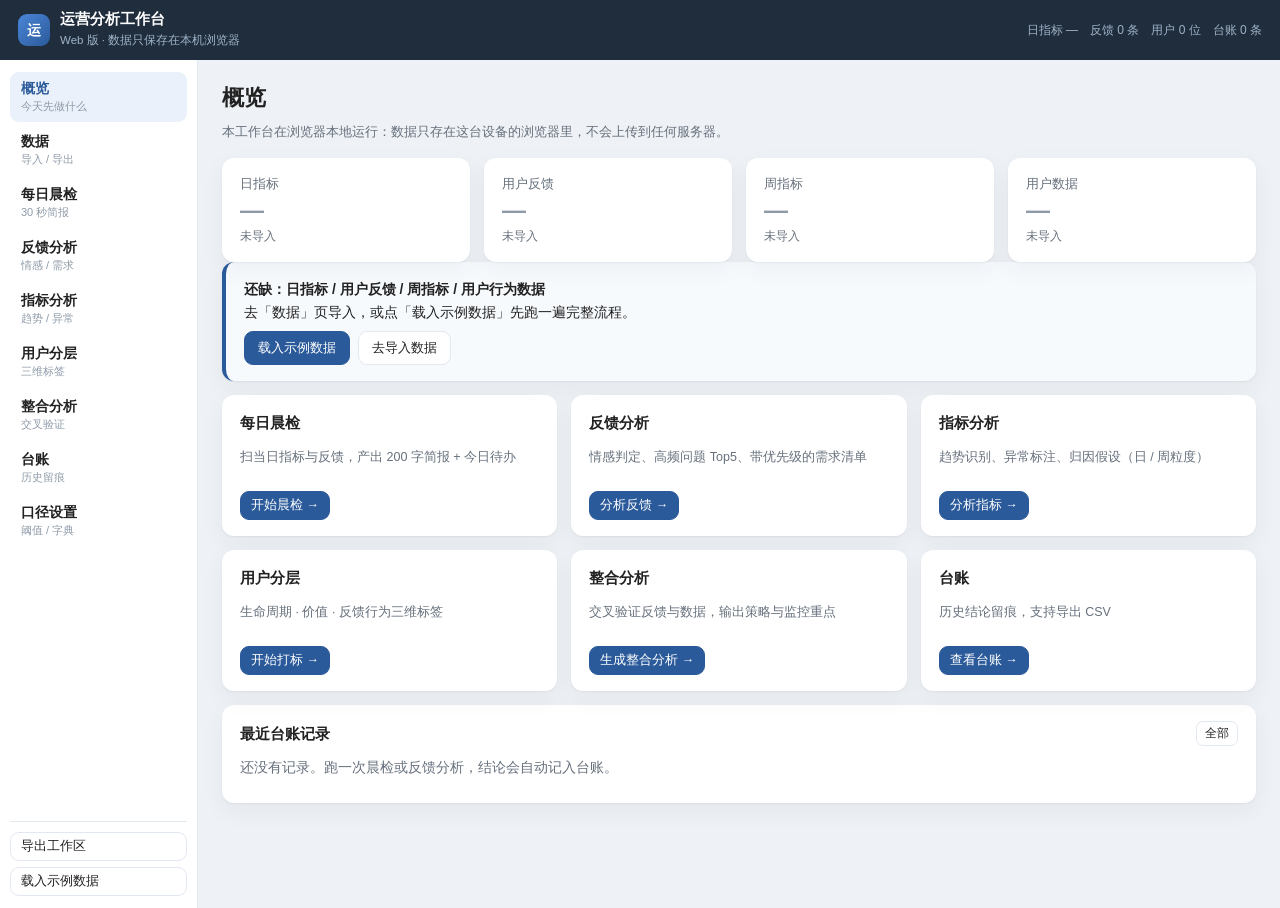
==== src/index.html @ 6a4e03e3 "feat: 运营分析工作台 Web 版" ====
﻿<!DOCTYPE html>
<html lang="zh-CN">
<head>
<meta charset="UTF-8">
<meta name="viewport" content="width=device-width, initial-scale=1">
<title>运营分析工作台 · Web 版</title>
<meta name="description" content="在浏览器里完成运营日常分析：每日晨检、反馈分析、指标分析、用户分层、整合交叉验证。数据只保存在本机。">
<link rel="icon" href="favicon.svg" type="image/svg+xml">
<link rel="stylesheet" href="assets/css/style.css">
</head>
<body>
<header class="topbar">
  <div class="brand">
    <span class="logo">运</span>
    <div><b>运营分析工作台</b><small>Web 版 · 数据只保存在本机浏览器</small></div>
  </div>
  <div class="status" id="statusBar"></div>
  <button class="nav-toggle" id="navToggle" aria-label="展开菜单">☰</button>
</header>
<div class="layout">
  <aside class="sidebar" id="sidebar">
    <nav id="nav"></nav>
    <div class="side-foot">
      <button class="btn ghost sm" data-act="export-all">导出工作区</button>
      <button class="btn ghost sm" data-act="load-sample">载入示例数据</button>
    </div>
  </aside>
  <main class="main" id="view"></main>
</div>
<div class="toast" id="toast"></div>
<script src="assets/js/data.js"></script>
<script src="assets/js/engine.js"></script>
<script src="assets/js/store.js"></script>
<script src="assets/js/charts.js"></script>
<script src="assets/js/llm.js"></script>
<script src="assets/js/app.js"></script>
</body>
</html>
---- src/assets/css/style.css ----
﻿/* style.css — 运营分析工作台 Web 版 */
:root{
  --navy:#1f2d3d; --navy-2:#16212e; --accent:#2b5a9a; --accent-2:#4a86d8; --accent-soft:#eaf1fa;
  --ok:#1f9d6f; --warn:#c8862a; --bad:#c0392b; --na:#8e9aa8;
  --ink:#222; --sub:#66707c; --line:#e2e8f0; --bg:#eef1f5; --card:#fff;
  --radius:12px; --shadow:0 1px 2px rgba(31,45,61,.06), 0 8px 24px rgba(31,45,61,.05);
  --sans:"Microsoft YaHei","PingFang SC","Noto Sans CJK SC","Helvetica Neue",Arial,sans-serif;
  --mono:"Cascadia Mono",Consolas,"JetBrains Mono",ui-monospace,monospace;
}
*{box-sizing:border-box}
html,body{margin:0;padding:0}
body{font-family:var(--sans);background:var(--bg);color:var(--ink);font-size:14px;line-height:1.6;-webkit-font-smoothing:antialiased}
h1{font-size:22px;margin:0 0 6px}
h2{font-size:18px;margin:0 0 10px}
h3{font-size:15px;margin:0 0 12px}
p{margin:0 0 8px}
a{color:var(--accent)}

/* ---------- 顶栏 ---------- */
.topbar{position:sticky;top:0;z-index:40;display:flex;align-items:center;gap:16px;padding:10px 18px;background:var(--navy);color:#fff}
.brand{display:flex;align-items:center;gap:10px;min-width:0}
.brand .logo{width:32px;height:32px;border-radius:9px;background:linear-gradient(135deg,var(--accent-2),var(--accent));display:flex;align-items:center;justify-content:center;font-weight:700;flex:0 0 auto}
.brand b{display:block;font-size:15px;line-height:1.2}
.brand small{color:#9fb3c8;font-size:11.5px}
.status{margin-left:auto;color:#9fb3c8;font-size:12px;white-space:nowrap;overflow:hidden;text-overflow:ellipsis}
.nav-toggle{display:none;background:transparent;border:1px solid rgba(255,255,255,.35);color:#fff;border-radius:8px;padding:4px 10px;cursor:pointer}

/* ---------- 布局 ---------- */
.layout{display:flex;min-height:calc(100vh - 52px)}
.sidebar{width:198px;flex:0 0 198px;background:#fff;border-right:1px solid var(--line);padding:12px 10px;display:flex;flex-direction:column;gap:8px}
#nav{display:flex;flex-direction:column;gap:3px}
.nav-item{display:flex;flex-direction:column;align-items:flex-start;gap:1px;background:transparent;border:0;border-radius:9px;padding:8px 11px;cursor:pointer;text-align:left;font-family:inherit;color:var(--ink)}
.nav-item b{font-size:13.5px;font-weight:600}
.nav-item small{color:var(--na);font-size:11px}
.nav-item:hover{background:#f2f5f9}
.nav-item.on{background:var(--accent-soft)}
.nav-item.on b{color:var(--accent)}
.side-foot{margin-top:auto;display:flex;flex-direction:column;gap:6px;padding-top:10px;border-top:1px solid var(--line)}
.main{flex:1;min-width:0;padding:20px 24px 60px}

/* ---------- 通用 ---------- */
.page-head{margin-bottom:16px}
.page-head .sub{color:var(--sub);font-size:13px;max-width:900px}
.grid{display:grid;gap:14px}
.grid.k2{grid-template-columns:repeat(2,minmax(0,1fr))}
.grid.k3{grid-template-columns:repeat(3,minmax(0,1fr))}
.grid.k4{grid-template-columns:repeat(4,minmax(0,1fr))}
.mt{margin-top:14px}
.row{display:flex;align-items:center;gap:8px;flex-wrap:wrap}
.spacer{flex:1}
.muted{color:var(--sub)}
.sm{font-size:12.5px}
.quote{color:#4a5560;font-size:12.5px}
.card{background:var(--card);border-radius:var(--radius);box-shadow:var(--shadow);padding:16px 18px}
.card-head{display:flex;align-items:center;gap:10px;margin-bottom:10px}
.card-head h3{margin:0}
.card-head .btn,.card-head .muted{margin-left:auto}
.card.notice{border-left:4px solid var(--accent);background:#f7fafd}
.card.empty{text-align:center;padding:40px 20px}
.stat{display:flex;flex-direction:column;gap:2px}
.stat .stat-label{color:var(--sub);font-size:12.5px}
.stat b{font-size:24px;line-height:1.2;color:var(--navy)}
.stat.ok b{color:var(--ok)}
.stat.bad b{color:var(--bad)}
.stat.warn b{color:var(--warn)}
.stat.na b{color:var(--na)}
.stat small{color:var(--sub);font-size:12px}
.quick p{color:var(--sub);font-size:12.5px;min-height:36px}
.list{margin:0;padding-left:20px}
.list li{margin-bottom:4px}

/* ---------- 按钮 / 状态 ---------- */
.btn{display:inline-flex;align-items:center;gap:6px;background:#fff;border:1px solid var(--line);color:var(--ink);border-radius:9px;padding:7px 13px;font-size:13px;font-family:inherit;cursor:pointer}
.btn:hover{border-color:#c3ccd8;background:#fafbfd}
.btn.primary{background:var(--accent);border-color:var(--accent);color:#fff}
.btn.primary:hover{background:#24507f}
.btn.ghost{background:transparent}
.btn.danger{color:var(--bad);border-color:#f0d5d2}
.btn.danger:hover{background:#fdf4f3}
.btn.sm{padding:5px 10px;font-size:12.5px}
.btn.tiny{padding:3px 8px;font-size:12px;border-radius:7px}
.btn.ghost.danger{background:transparent}
.chip{display:inline-flex;align-items:center;border-radius:999px;padding:2px 9px;font-size:12px;border:1px solid transparent;white-space:nowrap}
.chip.ok{background:#eaf7f1;color:var(--ok);border-color:#c9e9da}
.chip.warn{background:#fdf5e8;color:#9a6512;border-color:#f0dcb6}
.chip.bad{background:#fdeeec;color:var(--bad);border-color:#f3cdc8}
.chip.na{background:#f2f4f7;color:#5c6672;border-color:#e2e8f0}
.seg{display:inline-flex;border:1px solid var(--line);border-radius:9px;overflow:hidden;background:#fff}
.seg button{background:transparent;border:0;padding:7px 13px;font-size:13px;font-family:inherit;cursor:pointer;color:var(--sub)}
.seg button.on{background:var(--accent);color:#fff}
.toolbar{display:flex;align-items:center;gap:8px;flex-wrap:wrap;margin-bottom:14px}
.field{display:inline-flex;align-items:center;gap:6px;font-size:13px;color:var(--sub)}
select,input[type=text],input[type=number],input[type=password],textarea{font-family:inherit;font-size:13px;color:var(--ink);background:#fff;border:1px solid var(--line);border-radius:8px;padding:6px 9px}
select:focus,input:focus,textarea:focus{outline:2px solid var(--accent-2);outline-offset:-1px}
.search{width:190px}
label.block{display:flex;flex-direction:column;gap:4px;margin-bottom:10px}
label.block span{font-size:12.5px;color:var(--sub)}
label.inline{display:inline-flex;align-items:center;gap:6px;font-size:13px}
label.mini{display:inline-flex;align-items:center;gap:3px;color:var(--sub);font-size:12px}
.paste{margin-top:8px;display:flex;flex-direction:column;gap:6px}
.brief{background:#f7f9fc;border:1px solid var(--line);border-radius:10px;padding:12px 14px;font-family:var(--sans);font-size:13.5px;white-space:pre-wrap;margin:0;line-height:1.75}

/* ---------- 表格 ---------- */
.table-wrap{overflow-x:auto;-webkit-overflow-scrolling:touch;border-radius:10px}
table.tbl{width:100%;border-collapse:collapse;font-size:13px;min-width:560px}
table.tbl th{background:#f7f9fc;color:#5c6672;font-weight:600;text-align:left;white-space:nowrap}
table.tbl th,table.tbl td{padding:7px 10px;border-bottom:1px solid var(--line);vertical-align:top}
table.tbl tbody tr:hover{background:#fafbfd}
table.tbl tbody tr:last-child td{border-bottom:0}
table.tbl td b{font-weight:600}
table.tbl.cfg{min-width:820px}
table.tbl.cfg input[type=text],table.tbl.cfg input[type=number]{width:88px;padding:4px 6px;font-size:12.5px}
table.tbl.cfg input.wide{width:100%;min-width:200px}
table.tbl.cfg td{vertical-align:middle}
table.tbl.cfg td:last-child input[type=text]{width:100%;min-width:220px}

/* ---------- 异常 / 假设 / 发现 ---------- */
.anomaly{display:flex;flex-direction:column;gap:3px;border-left:3px solid var(--na);background:#fafbfd;border-radius:0 9px 9px 0;padding:9px 12px;margin-bottom:8px}
.anomaly.bad{border-left-color:var(--bad);background:#fdf6f5}
.anomaly.warn{border-left-color:var(--warn);background:#fdfaf3}
.anomaly b{font-size:13.5px}
.anomaly small{color:var(--sub);font-size:12px}
.anomaly .chip{align-self:flex-start;margin:2px 0}
.hypo{border:1px solid var(--line);border-radius:10px;padding:10px 14px;margin-bottom:10px;background:#fff}
.hypo>b{display:block;font-size:13.5px;color:var(--navy);margin-bottom:4px}
.hypo ol{margin:0;padding-left:20px}
.hypo ol li{font-size:12.8px;color:#444f5a;margin-bottom:3px}
ol.findings{margin:0;padding-left:22px}
ol.findings li{margin-bottom:7px;font-size:13.3px}

/* ---------- 待办 ---------- */
.todo{display:flex;flex-direction:column;gap:2px;border:1px solid var(--line);border-radius:10px;padding:9px 12px;margin-bottom:8px;background:#fff}
.todo b{font-size:13.3px;line-height:1.5}
.todo small{color:var(--sub);font-size:12px}
.todo small.when{color:var(--na);font-family:var(--mono);font-size:11.5px}

/* ---------- 图表（SVG） ---------- */
svg.spark{display:block;overflow:visible}
svg.line{display:block;max-width:100%}
.donut-wrap{display:flex;align-items:center;gap:18px;flex-wrap:wrap}
.donut-wrap>svg{flex:0 0 auto}
.legend{display:flex;flex-direction:column;gap:5px;font-size:12.5px;color:var(--sub)}
.legend i{display:inline-block;width:10px;height:10px;border-radius:3px;margin-right:7px;vertical-align:-1px}
.bars{display:flex;flex-direction:column;gap:8px}
.bar-row{display:flex;align-items:center;gap:10px;font-size:12.5px}
.bar-label{flex:0 0 96px;color:var(--sub);text-align:right;white-space:nowrap;overflow:hidden;text-overflow:ellipsis}
.bar-track{flex:1;height:10px;background:#eef1f5;border-radius:999px;overflow:hidden}
.bar-track i{display:block;height:100%;background:var(--accent-2);border-radius:999px}
.bar-val{flex:0 0 auto;color:var(--ink);font-family:var(--mono);font-size:12px;min-width:34px}

/* ---------- 导入卡 / AI 解读 ---------- */
.card.import{border-left:4px solid var(--ok);background:#fafdfb}
.ai{margin-top:14px}
.ai-body{background:#f7f9fc;border:1px solid var(--line);border-radius:10px;padding:12px 14px;font-size:13.2px;line-height:1.75;white-space:pre-wrap}

/* ---------- 轻提示 ---------- */
.toast{position:fixed;left:50%;bottom:28px;transform:translate(-50%,16px);z-index:80;max-width:80vw;background:rgba(31,45,61,.94);color:#fff;font-size:13px;padding:9px 16px;border-radius:10px;box-shadow:0 8px 26px rgba(0,0,0,.22);opacity:0;pointer-events:none;transition:opacity .2s ease,transform .2s ease}
.toast.show{opacity:1;transform:translate(-50%,0)}

/* ---------- 响应式 ---------- */
@media (max-width:900px){
  .grid.k4{grid-template-columns:repeat(2,minmax(0,1fr))}
  .grid.k3{grid-template-columns:repeat(2,minmax(0,1fr))}
}
@media (max-width:720px){
  .nav-toggle{display:inline-block}
  .layout{position:relative}
  .sidebar{position:absolute;top:0;left:0;bottom:0;z-index:30;box-shadow:var(--shadow);transform:translateX(-100%);transition:transform .2s ease}
  .sidebar.open{transform:translateX(0)}
  .main{padding:16px 14px 60px}
  .grid.k2,.grid.k3,.grid.k4{grid-template-columns:minmax(0,1fr)}
  .search{width:100%}
  .bar-label{flex-basis:72px}
}
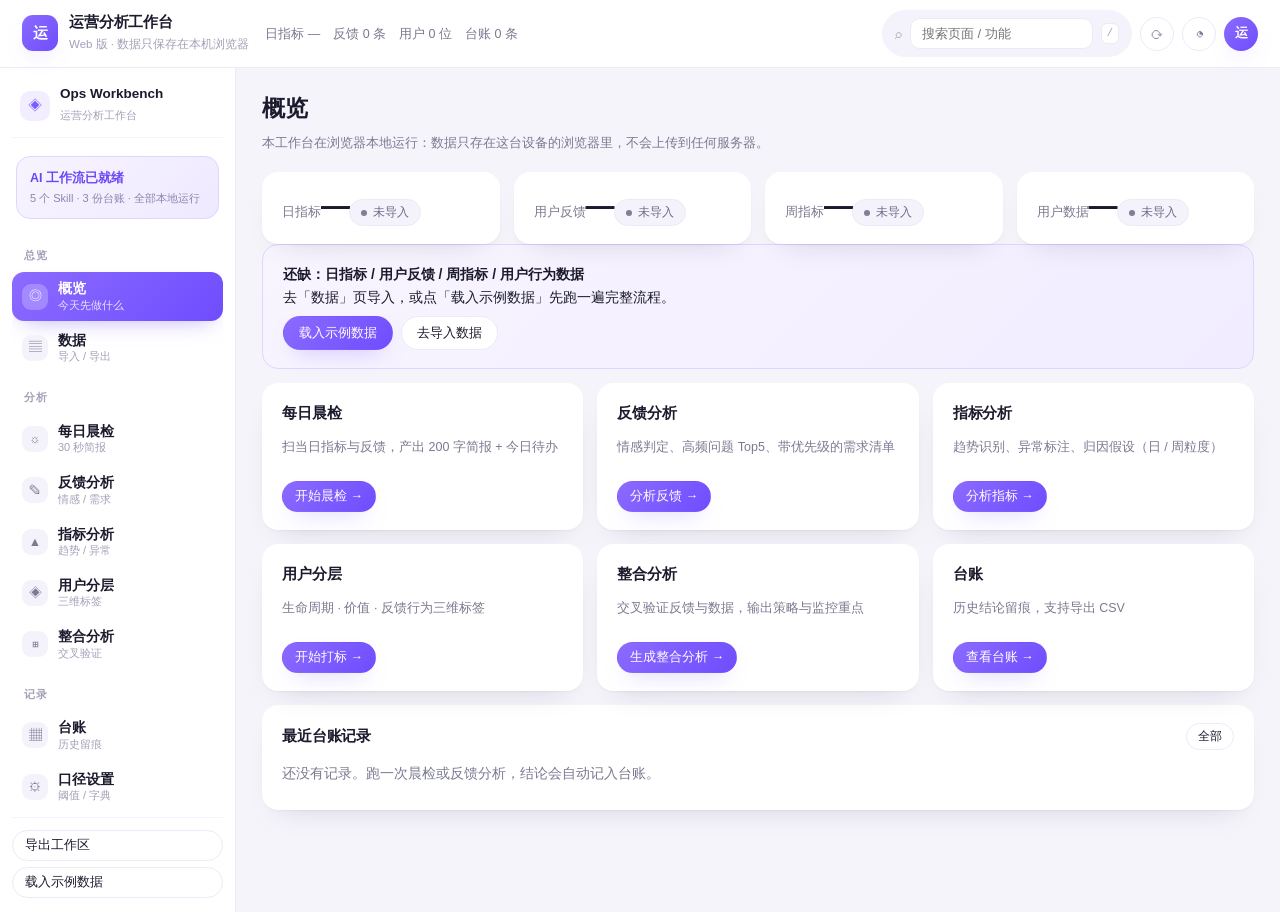
==== commit dcf9a9a6: "feat(ui): 参照现代 SaaS 卡片风格重构界面（紫渐变主题 / 分组侧栏 / KPI 状态胶囊 / 顶栏搜索）" ====
--- a/src/index.html
+++ b/src/index.html
@@ -1,4 +1,4 @@
-﻿<!DOCTYPE html>
+<!DOCTYPE html>
 <html lang="zh-CN">
 <head>
 <meta charset="UTF-8">
@@ -12,13 +12,31 @@
 <header class="topbar">
   <div class="brand">
     <span class="logo">运</span>
-    <div><b>运营分析工作台</b><small>Web 版 · 数据只保存在本机浏览器</small></div>
+    <div class="brand-txt"><b>运营分析工作台</b><small>Web 版 · 数据只保存在本机浏览器</small></div>
   </div>
   <div class="status" id="statusBar"></div>
+  <div class="top-tools">
+    <label class="top-search">
+      <span class="ts-ico">⌕</span>
+      <input type="text" id="globalSearch" placeholder="搜索页面 / 功能" autocomplete="off">
+      <span class="ts-key">/</span>
+    </label>
+    <button class="icon-btn" id="topRefresh" title="刷新当前视图" aria-label="刷新">⟳</button>
+    <button class="icon-btn" id="topBell" title="去每日晨检" aria-label="每日晨检">◔</button>
+    <span class="avatar" title="数据仅存于本机浏览器">运</span>
+  </div>
   <button class="nav-toggle" id="navToggle" aria-label="展开菜单">☰</button>
 </header>
 <div class="layout">
   <aside class="sidebar" id="sidebar">
+    <div class="side-brand">
+      <span class="side-logo">◈</span>
+      <div><b>Ops Workbench</b><small>运营分析工作台</small></div>
+    </div>
+    <div class="side-cta">
+      <b>AI 工作流已就绪</b>
+      <small>5 个 Skill · 3 份台账 · 全部本地运行</small>
+    </div>
     <nav id="nav"></nav>
     <div class="side-foot">
       <button class="btn ghost sm" data-act="export-all">导出工作区</button>
--- a/src/assets/css/style.css
+++ b/src/assets/css/style.css
@@ -1,46 +1,78 @@
-﻿/* style.css — 运营分析工作台 Web 版 */
+/* style.css — 运营分析工作台 Web 版（现代 SaaS 卡片风） */
 :root{
-  --navy:#1f2d3d; --navy-2:#16212e; --accent:#2b5a9a; --accent-2:#4a86d8; --accent-soft:#eaf1fa;
-  --ok:#1f9d6f; --warn:#c8862a; --bad:#c0392b; --na:#8e9aa8;
-  --ink:#222; --sub:#66707c; --line:#e2e8f0; --bg:#eef1f5; --card:#fff;
-  --radius:12px; --shadow:0 1px 2px rgba(31,45,61,.06), 0 8px 24px rgba(31,45,61,.05);
+  --ink:#1c1b2e; --sub:#7a7a92; --na:#a2a0b8;
+  --bg:#f5f4fb; --card:#fff; --line:#eceaf6; --line-2:#f4f2fb;
+  --pri:#7c5cff; --pri-2:#a48bff; --pri-deep:#6a46f5; --pri-soft:#f2eeff; --pri-line:#ded6ff;
+  --grad:linear-gradient(135deg,#8b6bff 0%,#6f4dff 100%);
+  --ok:#12a870; --ok-soft:#e8f8f1; --ok-line:#c9eddf;
+  --warn:#d9930f; --warn-soft:#fdf6e7; --warn-line:#f2dfb4;
+  --bad:#e5484d; --bad-soft:#fdeeee; --bad-line:#f8d2d3;
+  --radius:16px; --radius-sm:12px;
+  --shadow:0 1px 2px rgba(28,27,46,.04), 0 14px 30px -18px rgba(28,27,46,.18);
+  --shadow-hi:0 10px 22px -12px rgba(124,92,255,.55);
   --sans:"Microsoft YaHei","PingFang SC","Noto Sans CJK SC","Helvetica Neue",Arial,sans-serif;
   --mono:"Cascadia Mono",Consolas,"JetBrains Mono",ui-monospace,monospace;
 }
 *{box-sizing:border-box}
 html,body{margin:0;padding:0}
 body{font-family:var(--sans);background:var(--bg);color:var(--ink);font-size:14px;line-height:1.6;-webkit-font-smoothing:antialiased}
-h1{font-size:22px;margin:0 0 6px}
-h2{font-size:18px;margin:0 0 10px}
-h3{font-size:15px;margin:0 0 12px}
+h1{font-size:23px;margin:0 0 6px;letter-spacing:-.02em}
+h2{font-size:18px;margin:0 0 10px;letter-spacing:-.01em}
+h3{font-size:15px;margin:0 0 12px;font-weight:650;letter-spacing:-.01em}
 p{margin:0 0 8px}
-a{color:var(--accent)}
+a{color:var(--pri)}
+::selection{background:var(--pri-soft)}
 
 /* ---------- 顶栏 ---------- */
-.topbar{position:sticky;top:0;z-index:40;display:flex;align-items:center;gap:16px;padding:10px 18px;background:var(--navy);color:#fff}
-.brand{display:flex;align-items:center;gap:10px;min-width:0}
-.brand .logo{width:32px;height:32px;border-radius:9px;background:linear-gradient(135deg,var(--accent-2),var(--accent));display:flex;align-items:center;justify-content:center;font-weight:700;flex:0 0 auto}
-.brand b{display:block;font-size:15px;line-height:1.2}
-.brand small{color:#9fb3c8;font-size:11.5px}
-.status{margin-left:auto;color:#9fb3c8;font-size:12px;white-space:nowrap;overflow:hidden;text-overflow:ellipsis}
-.nav-toggle{display:none;background:transparent;border:1px solid rgba(255,255,255,.35);color:#fff;border-radius:8px;padding:4px 10px;cursor:pointer}
+.topbar{position:sticky;top:0;z-index:40;display:flex;align-items:center;gap:16px;padding:10px 22px;background:rgba(255,255,255,.92);backdrop-filter:saturate(160%) blur(10px);border-bottom:1px solid var(--line)}
+.brand{display:flex;align-items:center;gap:11px;min-width:0;flex:0 0 auto}
+.brand .logo{width:36px;height:36px;border-radius:11px;background:var(--grad);color:#fff;display:flex;align-items:center;justify-content:center;font-weight:700;font-size:15px;flex:0 0 auto;box-shadow:var(--shadow-hi)}
+.brand-txt{min-width:0}
+.brand b{display:block;font-size:15px;line-height:1.25;letter-spacing:-.01em}
+.brand small{color:var(--na);font-size:11.5px}
+.status{flex:1;min-width:0;color:var(--sub);font-size:12.5px;white-space:nowrap;overflow:hidden;text-overflow:ellipsis}
+.top-tools{margin-left:auto;display:flex;align-items:center;gap:8px;flex:0 0 auto}
+.top-search{display:flex;align-items:center;gap:8px;width:250px;padding:7px 12px;border-radius:999px;background:var(--line-2);border:1px solid transparent;transition:background .15s ease,border-color .15s ease,box-shadow .15s ease}
+.top-search:focus-within{background:#fff;border-color:var(--pri-line);box-shadow:0 0 0 3px rgba(124,92,255,.14)}
+.top-search .ts-ico{color:var(--na);font-size:13px;line-height:1}
+.top-search input{flex:1;min-width:0;border:0;background:transparent;padding:0;font-size:13px;font-family:inherit;color:var(--ink)}
+.top-search input:focus{outline:0;box-shadow:none}
+.top-search .ts-key{font-family:var(--mono);font-size:10.5px;color:var(--na);border:1px solid var(--line);background:#fff;border-radius:6px;padding:1px 5px}
+.icon-btn{width:34px;height:34px;border-radius:999px;border:1px solid var(--line);background:#fff;color:var(--sub);font-size:14px;line-height:1;cursor:pointer;display:inline-flex;align-items:center;justify-content:center}
+.icon-btn:hover{color:var(--pri);border-color:var(--pri-line);background:var(--pri-soft)}
+.avatar{width:34px;height:34px;border-radius:999px;background:var(--grad);color:#fff;font-size:13px;font-weight:650;display:inline-flex;align-items:center;justify-content:center;box-shadow:var(--shadow-hi)}
+.nav-toggle{display:none;background:#fff;border:1px solid var(--line);color:var(--sub);border-radius:10px;padding:5px 11px;cursor:pointer;font-size:14px}
 
 /* ---------- 布局 ---------- */
-.layout{display:flex;min-height:calc(100vh - 52px)}
-.sidebar{width:198px;flex:0 0 198px;background:#fff;border-right:1px solid var(--line);padding:12px 10px;display:flex;flex-direction:column;gap:8px}
-#nav{display:flex;flex-direction:column;gap:3px}
-.nav-item{display:flex;flex-direction:column;align-items:flex-start;gap:1px;background:transparent;border:0;border-radius:9px;padding:8px 11px;cursor:pointer;text-align:left;font-family:inherit;color:var(--ink)}
-.nav-item b{font-size:13.5px;font-weight:600}
-.nav-item small{color:var(--na);font-size:11px}
-.nav-item:hover{background:#f2f5f9}
-.nav-item.on{background:var(--accent-soft)}
-.nav-item.on b{color:var(--accent)}
-.side-foot{margin-top:auto;display:flex;flex-direction:column;gap:6px;padding-top:10px;border-top:1px solid var(--line)}
-.main{flex:1;min-width:0;padding:20px 24px 60px}
+.layout{display:flex;min-height:calc(100vh - 58px)}
+.sidebar{width:236px;flex:0 0 236px;background:#fff;border-right:1px solid var(--line);padding:16px 12px 14px;display:flex;flex-direction:column;gap:6px}
+.side-brand{display:flex;align-items:center;gap:10px;padding:2px 8px 12px;border-bottom:1px solid var(--line-2)}
+.side-brand .side-logo{width:30px;height:30px;border-radius:10px;background:var(--pri-soft);color:var(--pri);display:flex;align-items:center;justify-content:center;font-size:14px;flex:0 0 auto}
+.side-brand b{display:block;font-size:13.5px;line-height:1.25}
+.side-brand small{color:var(--na);font-size:11px}
+.side-cta{margin:12px 4px 8px;padding:11px 13px;border-radius:14px;background:linear-gradient(135deg,#f7f4ff 0%,#efe9ff 100%);border:1px solid var(--pri-line)}
+.side-cta b{display:block;font-size:12.5px;color:var(--pri-deep)}
+.side-cta small{font-size:11px;color:#8b86ab;line-height:1.5;display:block;margin-top:2px}
+#nav{display:flex;flex-direction:column;gap:3px;overflow-y:auto;min-height:0}
+.nav-group{font-size:11px;font-weight:600;letter-spacing:.08em;color:var(--na);margin:14px 12px 5px;text-transform:uppercase}
+.nav-item{display:flex;align-items:center;gap:10px;width:100%;background:transparent;border:0;border-radius:12px;padding:8px 10px;cursor:pointer;text-align:left;font-family:inherit;color:var(--ink);transition:background .14s ease,color .14s ease}
+.nav-ico{width:26px;height:26px;border-radius:9px;background:var(--line-2);color:var(--sub);display:inline-flex;align-items:center;justify-content:center;font-size:12.5px;flex:0 0 auto}
+.nav-txt{display:flex;flex-direction:column;gap:0;min-width:0}
+.nav-item b{font-size:13.5px;font-weight:600;line-height:1.3}
+.nav-item small{color:var(--na);font-size:11px;line-height:1.35}
+.nav-item:hover{background:var(--line-2)}
+.nav-item:hover .nav-ico{background:var(--pri-soft);color:var(--pri)}
+.nav-item.on{background:var(--grad);box-shadow:var(--shadow-hi)}
+.nav-item.on b,.nav-item.on small{color:#fff}
+.nav-item.on small{opacity:.82}
+.nav-item.on .nav-ico{background:rgba(255,255,255,.24);color:#fff}
+.nav-item.off{display:none}
+.side-foot{margin-top:auto;display:flex;flex-direction:column;gap:6px;padding-top:12px;border-top:1px solid var(--line-2)}
+.main{flex:1;min-width:0;padding:22px 26px 64px}
 
 /* ---------- 通用 ---------- */
-.page-head{margin-bottom:16px}
-.page-head .sub{color:var(--sub);font-size:13px;max-width:900px}
+.page-head{margin-bottom:18px}
+.page-head .sub{color:var(--sub);font-size:13px;max-width:940px}
 .grid{display:grid;gap:14px}
 .grid.k2{grid-template-columns:repeat(2,minmax(0,1fr))}
 .grid.k3{grid-template-columns:repeat(3,minmax(0,1fr))}
@@ -50,64 +82,66 @@
 .spacer{flex:1}
 .muted{color:var(--sub)}
 .sm{font-size:12.5px}
-.quote{color:#4a5560;font-size:12.5px}
-.card{background:var(--card);border-radius:var(--radius);box-shadow:var(--shadow);padding:16px 18px}
-.card-head{display:flex;align-items:center;gap:10px;margin-bottom:10px}
+.quote{color:#5d5b76;font-size:12.5px}
+.card{background:var(--card);border-radius:var(--radius);box-shadow:var(--shadow);padding:18px 20px}
+.card-head{display:flex;align-items:center;gap:10px;margin-bottom:12px}
 .card-head h3{margin:0}
 .card-head .btn,.card-head .muted{margin-left:auto}
-.card.notice{border-left:4px solid var(--accent);background:#f7fafd}
-.card.empty{text-align:center;padding:40px 20px}
-.stat{display:flex;flex-direction:column;gap:2px}
-.stat .stat-label{color:var(--sub);font-size:12.5px}
-.stat b{font-size:24px;line-height:1.2;color:var(--navy)}
-.stat.ok b{color:var(--ok)}
-.stat.bad b{color:var(--bad)}
-.stat.warn b{color:var(--warn)}
-.stat.na b{color:var(--na)}
+.card.notice{background:linear-gradient(135deg,#f8f5ff 0%,#f1ecff 100%);border:1px solid var(--pri-line);box-shadow:none}
+.card.empty{text-align:center;padding:44px 20px}
+.stat{gap:6px;padding:18px 20px}
+.stat .stat-label{color:var(--sub);font-size:12.5px;font-weight:500}
+.stat b{font-size:29px;line-height:1.15;color:var(--ink);font-weight:700;letter-spacing:-.025em}
 .stat small{color:var(--sub);font-size:12px}
+.stat-pill{align-self:flex-start;margin-top:3px;display:inline-flex;align-items:center;gap:6px;border-radius:999px;padding:3px 11px;font-size:12px;background:var(--line-2);color:#5d5b76;border:1px solid var(--line)}
+.stat-pill::before{content:"";width:6px;height:6px;border-radius:50%;background:currentColor;opacity:.85}
+.stat-pill.pill-ok{background:var(--ok-soft);color:#0b7d54;border-color:var(--ok-line)}
+.stat-pill.pill-warn{background:var(--warn-soft);color:#8a5c06;border-color:var(--warn-line)}
+.stat-pill.pill-bad{background:var(--bad-soft);color:#b3261e;border-color:var(--bad-line)}
+.stat-pill.pill-na{background:var(--line-2);color:#6c6a86;border-color:var(--line)}
 .quick p{color:var(--sub);font-size:12.5px;min-height:36px}
 .list{margin:0;padding-left:20px}
-.list li{margin-bottom:4px}
+.list li{margin-bottom:5px}
 
 /* ---------- 按钮 / 状态 ---------- */
-.btn{display:inline-flex;align-items:center;gap:6px;background:#fff;border:1px solid var(--line);color:var(--ink);border-radius:9px;padding:7px 13px;font-size:13px;font-family:inherit;cursor:pointer}
-.btn:hover{border-color:#c3ccd8;background:#fafbfd}
-.btn.primary{background:var(--accent);border-color:var(--accent);color:#fff}
-.btn.primary:hover{background:#24507f}
+.btn{display:inline-flex;align-items:center;gap:6px;background:#fff;border:1px solid var(--line);color:var(--ink);border-radius:999px;padding:7px 15px;font-size:13px;font-family:inherit;cursor:pointer;transition:background .14s ease,border-color .14s ease,color .14s ease}
+.btn:hover{border-color:var(--pri-line);background:var(--pri-soft);color:var(--pri-deep)}
+.btn.primary{background:var(--grad);border-color:transparent;color:#fff;box-shadow:var(--shadow-hi)}
+.btn.primary:hover{filter:brightness(1.05);color:#fff}
 .btn.ghost{background:transparent}
-.btn.danger{color:var(--bad);border-color:#f0d5d2}
-.btn.danger:hover{background:#fdf4f3}
-.btn.sm{padding:5px 10px;font-size:12.5px}
-.btn.tiny{padding:3px 8px;font-size:12px;border-radius:7px}
+.btn.danger{color:var(--bad);border-color:var(--bad-line)}
+.btn.danger:hover{background:var(--bad-soft);color:#b3261e}
+.btn.sm{padding:6px 12px;font-size:12.5px}
+.btn.tiny{padding:4px 11px;font-size:12px}
 .btn.ghost.danger{background:transparent}
-.chip{display:inline-flex;align-items:center;border-radius:999px;padding:2px 9px;font-size:12px;border:1px solid transparent;white-space:nowrap}
-.chip.ok{background:#eaf7f1;color:var(--ok);border-color:#c9e9da}
-.chip.warn{background:#fdf5e8;color:#9a6512;border-color:#f0dcb6}
-.chip.bad{background:#fdeeec;color:var(--bad);border-color:#f3cdc8}
-.chip.na{background:#f2f4f7;color:#5c6672;border-color:#e2e8f0}
-.seg{display:inline-flex;border:1px solid var(--line);border-radius:9px;overflow:hidden;background:#fff}
-.seg button{background:transparent;border:0;padding:7px 13px;font-size:13px;font-family:inherit;cursor:pointer;color:var(--sub)}
-.seg button.on{background:var(--accent);color:#fff}
-.toolbar{display:flex;align-items:center;gap:8px;flex-wrap:wrap;margin-bottom:14px}
+.chip{display:inline-flex;align-items:center;border-radius:999px;padding:3px 10px;font-size:12px;border:1px solid transparent;white-space:nowrap;line-height:1.5}
+.chip.ok{background:var(--ok-soft);color:#0b7d54;border-color:var(--ok-line)}
+.chip.warn{background:var(--warn-soft);color:#8a5c06;border-color:var(--warn-line)}
+.chip.bad{background:var(--bad-soft);color:#b3261e;border-color:var(--bad-line)}
+.chip.na{background:var(--line-2);color:#5d5b76;border-color:var(--line)}
+.seg{display:inline-flex;gap:3px;border:1px solid var(--line-2);border-radius:999px;padding:3px;background:var(--line-2)}
+.seg button{background:transparent;border:0;border-radius:999px;padding:6px 15px;font-size:12.5px;font-family:inherit;cursor:pointer;color:var(--sub);transition:background .14s ease,color .14s ease}
+.seg button.on{background:#fff;color:var(--pri-deep);font-weight:600;box-shadow:0 1px 3px rgba(28,27,46,.10)}
+.toolbar{display:flex;align-items:center;gap:8px;flex-wrap:wrap;margin-bottom:16px}
 .field{display:inline-flex;align-items:center;gap:6px;font-size:13px;color:var(--sub)}
-select,input[type=text],input[type=number],input[type=password],textarea{font-family:inherit;font-size:13px;color:var(--ink);background:#fff;border:1px solid var(--line);border-radius:8px;padding:6px 9px}
-select:focus,input:focus,textarea:focus{outline:2px solid var(--accent-2);outline-offset:-1px}
+select,input[type=text],input[type=number],input[type=password],textarea{font-family:inherit;font-size:13px;color:var(--ink);background:#fff;border:1px solid var(--line);border-radius:10px;padding:7px 11px}
+select:focus,input:focus,textarea:focus{outline:0;border-color:var(--pri-line);box-shadow:0 0 0 3px rgba(124,92,255,.14)}
 .search{width:190px}
 label.block{display:flex;flex-direction:column;gap:4px;margin-bottom:10px}
 label.block span{font-size:12.5px;color:var(--sub)}
 label.inline{display:inline-flex;align-items:center;gap:6px;font-size:13px}
 label.mini{display:inline-flex;align-items:center;gap:3px;color:var(--sub);font-size:12px}
 .paste{margin-top:8px;display:flex;flex-direction:column;gap:6px}
-.brief{background:#f7f9fc;border:1px solid var(--line);border-radius:10px;padding:12px 14px;font-family:var(--sans);font-size:13.5px;white-space:pre-wrap;margin:0;line-height:1.75}
+.brief{background:linear-gradient(135deg,#faf8ff 0%,#f4f0ff 100%);border:1px solid var(--pri-line);border-radius:14px;padding:14px 16px;font-family:var(--sans);font-size:13.5px;white-space:pre-wrap;margin:0;line-height:1.75}
 
 /* ---------- 表格 ---------- */
-.table-wrap{overflow-x:auto;-webkit-overflow-scrolling:touch;border-radius:10px}
+.table-wrap{overflow-x:auto;-webkit-overflow-scrolling:touch;border-radius:12px}
 table.tbl{width:100%;border-collapse:collapse;font-size:13px;min-width:560px}
-table.tbl th{background:#f7f9fc;color:#5c6672;font-weight:600;text-align:left;white-space:nowrap}
-table.tbl th,table.tbl td{padding:7px 10px;border-bottom:1px solid var(--line);vertical-align:top}
-table.tbl tbody tr:hover{background:#fafbfd}
+table.tbl th{background:transparent;color:var(--na);font-weight:600;text-align:left;white-space:nowrap;font-size:11.5px;letter-spacing:.04em}
+table.tbl th,table.tbl td{padding:9px 10px;border-bottom:1px solid var(--line);vertical-align:top}
+table.tbl tbody tr:hover{background:#faf9ff}
 table.tbl tbody tr:last-child td{border-bottom:0}
-table.tbl td b{font-weight:600}
+table.tbl td b{font-weight:650}
 table.tbl.cfg{min-width:820px}
 table.tbl.cfg input[type=text],table.tbl.cfg input[type=number]{width:88px;padding:4px 6px;font-size:12.5px}
 table.tbl.cfg input.wide{width:100%;min-width:200px}
@@ -115,21 +149,21 @@
 table.tbl.cfg td:last-child input[type=text]{width:100%;min-width:220px}
 
 /* ---------- 异常 / 假设 / 发现 ---------- */
-.anomaly{display:flex;flex-direction:column;gap:3px;border-left:3px solid var(--na);background:#fafbfd;border-radius:0 9px 9px 0;padding:9px 12px;margin-bottom:8px}
-.anomaly.bad{border-left-color:var(--bad);background:#fdf6f5}
-.anomaly.warn{border-left-color:var(--warn);background:#fdfaf3}
+.anomaly{display:flex;flex-direction:column;gap:3px;border-left:3px solid var(--na);background:var(--line-2);border-radius:0 12px 12px 0;padding:10px 14px;margin-bottom:8px}
+.anomaly.bad{border-left-color:var(--bad);background:var(--bad-soft)}
+.anomaly.warn{border-left-color:var(--warn);background:var(--warn-soft)}
 .anomaly b{font-size:13.5px}
 .anomaly small{color:var(--sub);font-size:12px}
 .anomaly .chip{align-self:flex-start;margin:2px 0}
-.hypo{border:1px solid var(--line);border-radius:10px;padding:10px 14px;margin-bottom:10px;background:#fff}
-.hypo>b{display:block;font-size:13.5px;color:var(--navy);margin-bottom:4px}
+.hypo{border:1px solid var(--line);border-radius:14px;padding:12px 16px;margin-bottom:10px;background:#fff}
+.hypo>b{display:block;font-size:13.5px;color:var(--pri-deep);margin-bottom:5px}
 .hypo ol{margin:0;padding-left:20px}
-.hypo ol li{font-size:12.8px;color:#444f5a;margin-bottom:3px}
+.hypo ol li{font-size:12.8px;color:#4a4860;margin-bottom:3px}
 ol.findings{margin:0;padding-left:22px}
-ol.findings li{margin-bottom:7px;font-size:13.3px}
+ol.findings li{margin-bottom:8px;font-size:13.3px}
 
 /* ---------- 待办 ---------- */
-.todo{display:flex;flex-direction:column;gap:2px;border:1px solid var(--line);border-radius:10px;padding:9px 12px;margin-bottom:8px;background:#fff}
+.todo{display:flex;flex-direction:column;gap:2px;border:1px solid var(--line);border-left:3px solid var(--pri-line);border-radius:12px;padding:10px 14px;margin-bottom:8px;background:#fff}
 .todo b{font-size:13.3px;line-height:1.5}
 .todo small{color:var(--sub);font-size:12px}
 .todo small.when{color:var(--na);font-family:var(--mono);font-size:11.5px}
@@ -137,33 +171,39 @@
 /* ---------- 图表（SVG） ---------- */
 svg.spark{display:block;overflow:visible}
 svg.line{display:block;max-width:100%}
-.donut-wrap{display:flex;align-items:center;gap:18px;flex-wrap:wrap}
+.donut-wrap{display:flex;align-items:center;gap:20px;flex-wrap:wrap}
 .donut-wrap>svg{flex:0 0 auto}
-.legend{display:flex;flex-direction:column;gap:5px;font-size:12.5px;color:var(--sub)}
-.legend i{display:inline-block;width:10px;height:10px;border-radius:3px;margin-right:7px;vertical-align:-1px}
-.bars{display:flex;flex-direction:column;gap:8px}
+.legend{display:flex;flex-direction:column;gap:6px;font-size:12.5px;color:var(--sub)}
+.legend i{display:inline-block;width:10px;height:10px;border-radius:4px;margin-right:7px;vertical-align:-1px}
+.bars{display:flex;flex-direction:column;gap:9px}
 .bar-row{display:flex;align-items:center;gap:10px;font-size:12.5px}
 .bar-label{flex:0 0 96px;color:var(--sub);text-align:right;white-space:nowrap;overflow:hidden;text-overflow:ellipsis}
-.bar-track{flex:1;height:10px;background:#eef1f5;border-radius:999px;overflow:hidden}
-.bar-track i{display:block;height:100%;background:var(--accent-2);border-radius:999px}
+.bar-track{flex:1;height:9px;background:#f1eff9;border-radius:999px;overflow:hidden}
+.bar-track i{display:block;height:100%;background:var(--grad);border-radius:999px}
 .bar-val{flex:0 0 auto;color:var(--ink);font-family:var(--mono);font-size:12px;min-width:34px}
 
 /* ---------- 导入卡 / AI 解读 ---------- */
-.card.import{border-left:4px solid var(--ok);background:#fafdfb}
+.card.import{background:linear-gradient(135deg,#f7fdfa 0%,#eefaf4 100%);border:1px solid var(--ok-line);box-shadow:none}
 .ai{margin-top:14px}
-.ai-body{background:#f7f9fc;border:1px solid var(--line);border-radius:10px;padding:12px 14px;font-size:13.2px;line-height:1.75;white-space:pre-wrap}
+.ai-body{background:linear-gradient(135deg,#faf8ff 0%,#f4f0ff 100%);border:1px solid var(--pri-line);border-radius:14px;padding:14px 16px;font-size:13.2px;line-height:1.75;white-space:pre-wrap}
 
 /* ---------- 轻提示 ---------- */
-.toast{position:fixed;left:50%;bottom:28px;transform:translate(-50%,16px);z-index:80;max-width:80vw;background:rgba(31,45,61,.94);color:#fff;font-size:13px;padding:9px 16px;border-radius:10px;box-shadow:0 8px 26px rgba(0,0,0,.22);opacity:0;pointer-events:none;transition:opacity .2s ease,transform .2s ease}
+.toast{position:fixed;left:50%;bottom:28px;transform:translate(-50%,16px);z-index:80;max-width:80vw;background:rgba(28,27,46,.94);color:#fff;font-size:13px;padding:10px 18px;border-radius:12px;box-shadow:0 10px 30px rgba(28,27,46,.28);opacity:0;pointer-events:none;transition:opacity .2s ease,transform .2s ease}
 .toast.show{opacity:1;transform:translate(-50%,0)}
 
 /* ---------- 响应式 ---------- */
+@media (max-width:1080px){
+  .top-search{width:180px}
+}
 @media (max-width:900px){
   .grid.k4{grid-template-columns:repeat(2,minmax(0,1fr))}
   .grid.k3{grid-template-columns:repeat(2,minmax(0,1fr))}
+  .status{display:none}
 }
-@media (max-width:720px){
+@media (max-width:760px){
   .nav-toggle{display:inline-block}
+  .topbar{gap:10px;padding:10px 14px}
+  .top-search{display:none}
   .layout{position:relative}
   .sidebar{position:absolute;top:0;left:0;bottom:0;z-index:30;box-shadow:var(--shadow);transform:translateX(-100%);transition:transform .2s ease}
   .sidebar.open{transform:translateX(0)}
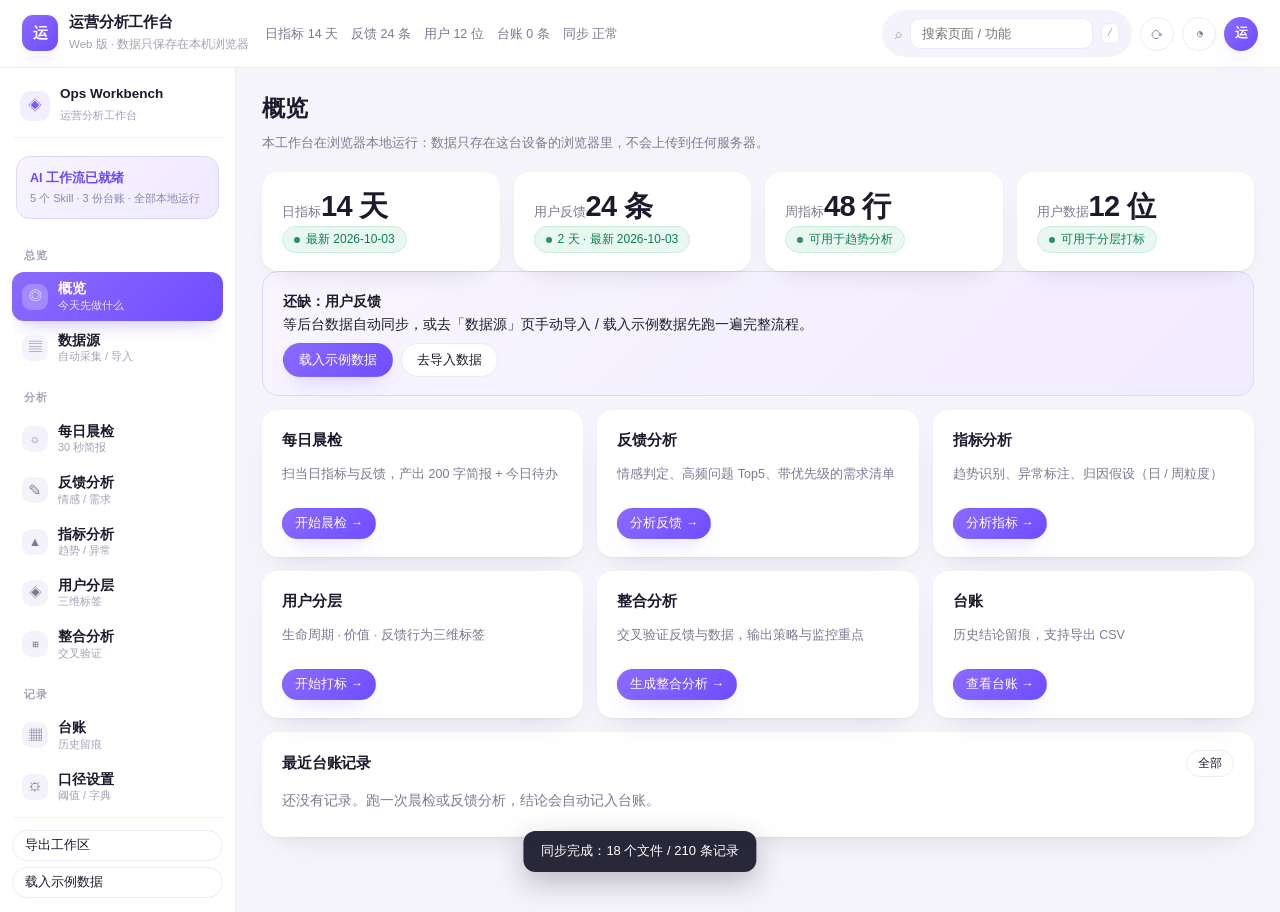
==== commit 3f5d2a71: "feat(data): 后台数据自动采集 + 页面自动同步，取消手动上传 链路：产品后台 → 采集器 → src/data/ → 打开页面自动同步。  - scripts/collect-daily." ====
--- a/src/index.html
+++ b/src/index.html
@@ -51,6 +51,7 @@
 <script src="assets/js/store.js"></script>
 <script src="assets/js/charts.js"></script>
 <script src="assets/js/llm.js"></script>
+<script src="assets/js/sync.js"></script>
 <script src="assets/js/app.js"></script>
 </body>
 </html>
--- a/src/assets/css/style.css
+++ b/src/assets/css/style.css
@@ -211,4 +211,15 @@
   .grid.k2,.grid.k3,.grid.k4{grid-template-columns:minmax(0,1fr)}
   .search{width:100%}
   .bar-label{flex-basis:72px}
-}+}
+/* ---------- 数据源 · 自动同步 ---------- */
+.sync-url{flex:1 1 280px;min-width:220px;padding:8px 11px;border:1px solid var(--line);border-radius:10px;background:#fff;color:var(--ink);font-size:12.5px;font-family:var(--mono)}
+.sync-url:focus{outline:none;border-color:var(--pri);box-shadow:0 0 0 3px var(--pri-soft)}
+.switch{display:inline-flex;align-items:center;gap:6px;font-size:12.5px;color:var(--sub);cursor:pointer}
+.switch input{width:15px;height:15px;accent-color:var(--pri);cursor:pointer}
+details.logbox>summary{cursor:pointer;list-style:none;color:var(--sub);font-size:12px;padding:4px 0}
+details.logbox>summary::-webkit-details-marker{display:none}
+details.logbox>summary::before{content:'▸ '}
+details.logbox[open]>summary::before{content:'▾ '}
+.sec-h{margin:18px 0 10px;font-size:14px;font-weight:600;color:var(--ink)}
+.sync-card{border-color:var(--pri-line);background:linear-gradient(180deg,var(--pri-soft) 0%,#fff 42%)}
